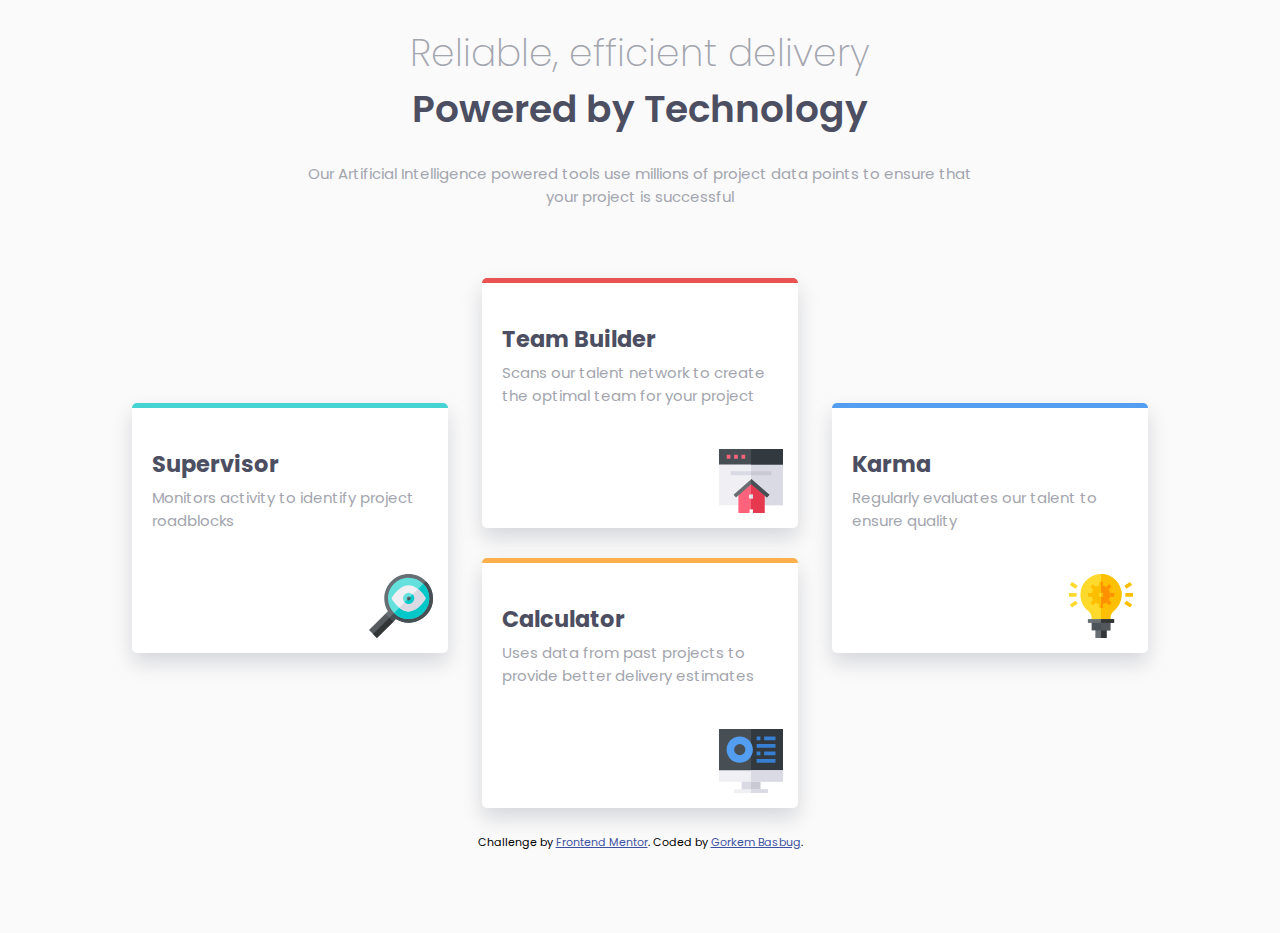
==== four-card-feature-section-master/index.html @ 8bcf800a "completed" ====
<!DOCTYPE html>
<html lang="en">
<head>
  <meta charset="UTF-8">
  <meta name="viewport" content="width=device-width, initial-scale=1.0"> <!-- displays site properly based on user's device -->
  <link rel="icon" type="image/png" sizes="32x32" href="./images/favicon-32x32.png">
  <link rel="preconnect" href="https://fonts.gstatic.com">
  <link href="https://fonts.googleapis.com/css2?family=Poppins:wght@200;400;600&display=swap" rel="stylesheet">
  <link rel="stylesheet" href="./styles.css">
  <title>Frontend Mentor | Four card feature section</title>

  <!-- Feel free to remove these styles or customise in your own stylesheet 👍 -->
  <style>
    .attribution { font-size: 11px; text-align: center; }
    .attribution a { color: hsl(228, 45%, 44%); }
  </style>
</head>
<body>
  <main>
    <h1>
      Reliable, efficient delivery
      <span>Powered by Technology</span>
    </h1>
    <p>
      Our Artificial Intelligence powered tools use millions of project data points 
      to ensure that your project is successful
    </p>
    <section>
      <article>
        <h2>Supervisor</h2>
        Monitors activity to identify project roadblocks
        <img src="./images/icon-supervisor.svg" alt="Team Builder">
      </article>
      <article>
        <h2>Team Builder</h2>
        Scans our talent network to create the optimal team for your project
        <img src="./images/icon-team-builder.svg" alt="Team Builder">
      </article>
      <article>
        <h2>Karma</h2>
        Regularly evaluates our talent to ensure quality
        <img src="./images/icon-karma.svg" alt="Team Builder">
      </article>
      <article>
        <h2>Calculator</h2>
        Uses data from past projects to provide better delivery estimates
        <img src="./images/icon-calculator.svg" alt="Team Builder">
      </article>
    </section>
    
  </main>

  <footer>
    <p class="attribution">
      Challenge by <a href="https://www.frontendmentor.io?ref=challenge" target="_blank">Frontend Mentor</a>. 
      Coded by <a href="https://www.frontendmentor.io/profile/gbasbu">Gorkem Basbug</a>.
    </p>
  </footer>
</body>
</html>
---- four-card-feature-section-master/styles.css ----
*, ::after, ::before {
  box-sizing: border-box;
}

body {
  font-size: 15px;
  font-family: 'Poppins', sans-serif;
  background-color: #fafafa;
  min-height: 100vh;
}
@media (max-width: 375px) {
  body {
    padding-top: 50px;
  }
}

main {
  max-width: 1440px;
  margin-left: auto;
  margin-right: auto;
  text-align: center;
}
main h1 {
  text-align: center;
  font-size: 2.5em;
  font-weight: 200;
  color: #a3a5ae;
}
@media (max-width: 375px) {
  main h1 {
    font-size: 1.60em;
  }
}
main h1 span {
  display: block;
  color: #4c4e61;
  font-weight: 600;
}
main p {
  max-width: calc(1440px/2);
  margin-left: auto;
  margin-right: auto;
  padding-bottom: 40px;
  padding-right: 20px;
  padding-left: 20px;
  color: #a3a5ae;
}
main section article:nth-child(1) {
  transform: translateY(50%);
  border-top-color: #45d3d3;
}
main section article:nth-child(2) {
  border-top-color: #ea5353;
}
main section article:nth-child(3) {
  transform: translateY(50%);
  border-top-color: #549ef2;
}
main section article:nth-child(4) {
  border-top-color: #fcaf4a;
}
@media (max-width: 375px) {
  main section article:nth-child(1) {
    transform: translateY(0);
  }
  main section article:nth-child(3) {
    transform: translateY(0);
  }
}
main article {
  width: 25%;
  height: 250px;
  display: inline-block;
  background: white;
  position: relative;
  text-align: left;
  padding: 20px;
  padding-right: 30px;
  color: #a3a5ae;
  border-top: 5px solid #ea5353;
  border-radius: 5px;
  box-shadow: 0px 10px 20px rgba(163, 165, 174, 0.4);
  margin: 15px;
}
@media (max-width: 375px) {
  main article {
    width: 95%;
  }
}
main article h2 {
  color: #4c4e61;
  margin-bottom: 5px;
}
main article img {
  position: absolute;
  bottom: 15px;
  right: 15px;
}
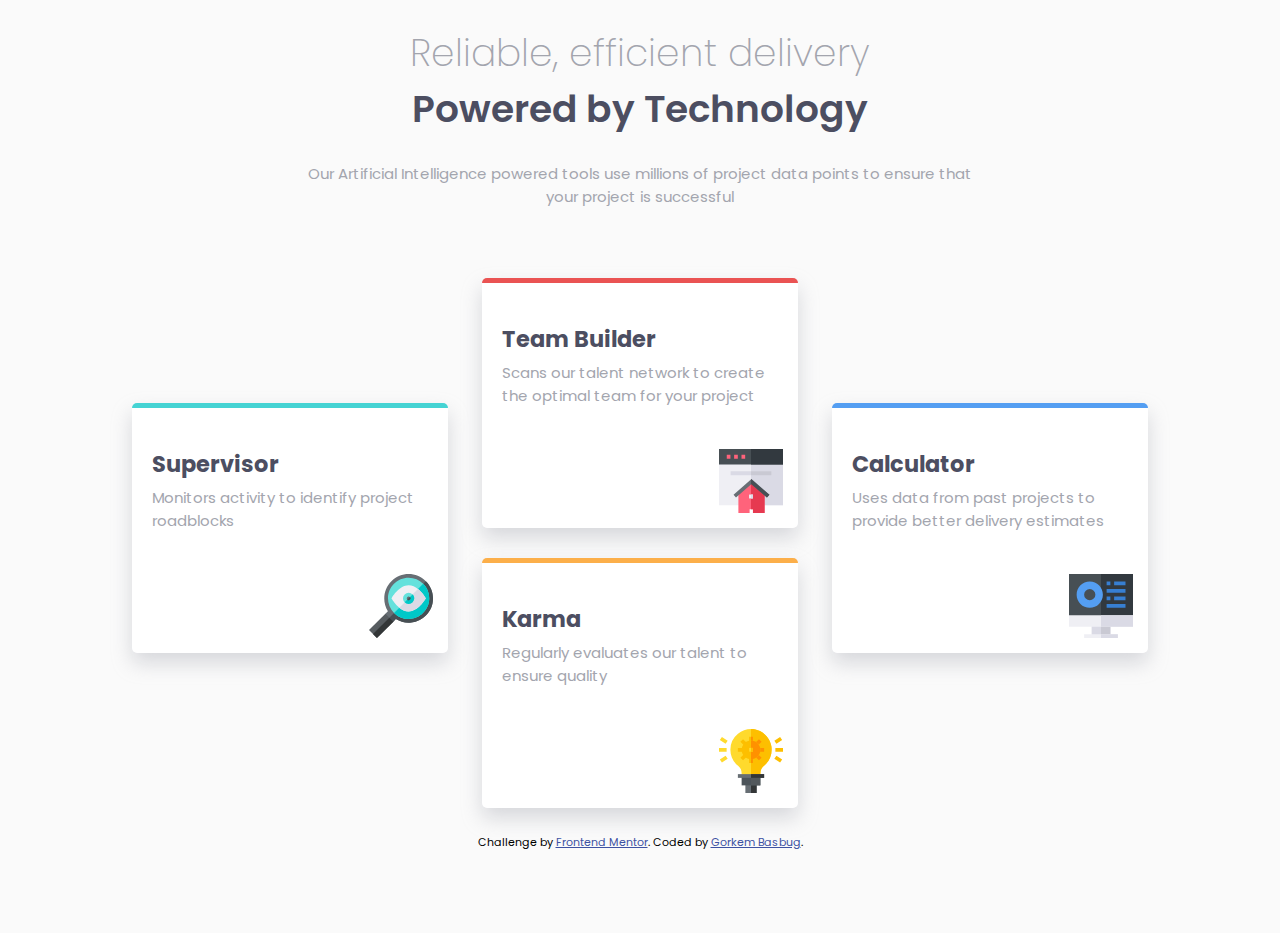
==== commit 5d7d3e43: "fixed" ====
--- a/four-card-feature-section-master/index.html
+++ b/four-card-feature-section-master/index.html
@@ -37,14 +37,14 @@
         <img src="./images/icon-team-builder.svg" alt="Team Builder">
       </article>
       <article>
+        <h2>Calculator</h2>
+        Uses data from past projects to provide better delivery estimates
+        <img src="./images/icon-calculator.svg" alt="Team Builder">
+      </article>
+      <article>
         <h2>Karma</h2>
         Regularly evaluates our talent to ensure quality
         <img src="./images/icon-karma.svg" alt="Team Builder">
-      </article>
-      <article>
-        <h2>Calculator</h2>
-        Uses data from past projects to provide better delivery estimates
-        <img src="./images/icon-calculator.svg" alt="Team Builder">
       </article>
     </section>
     
